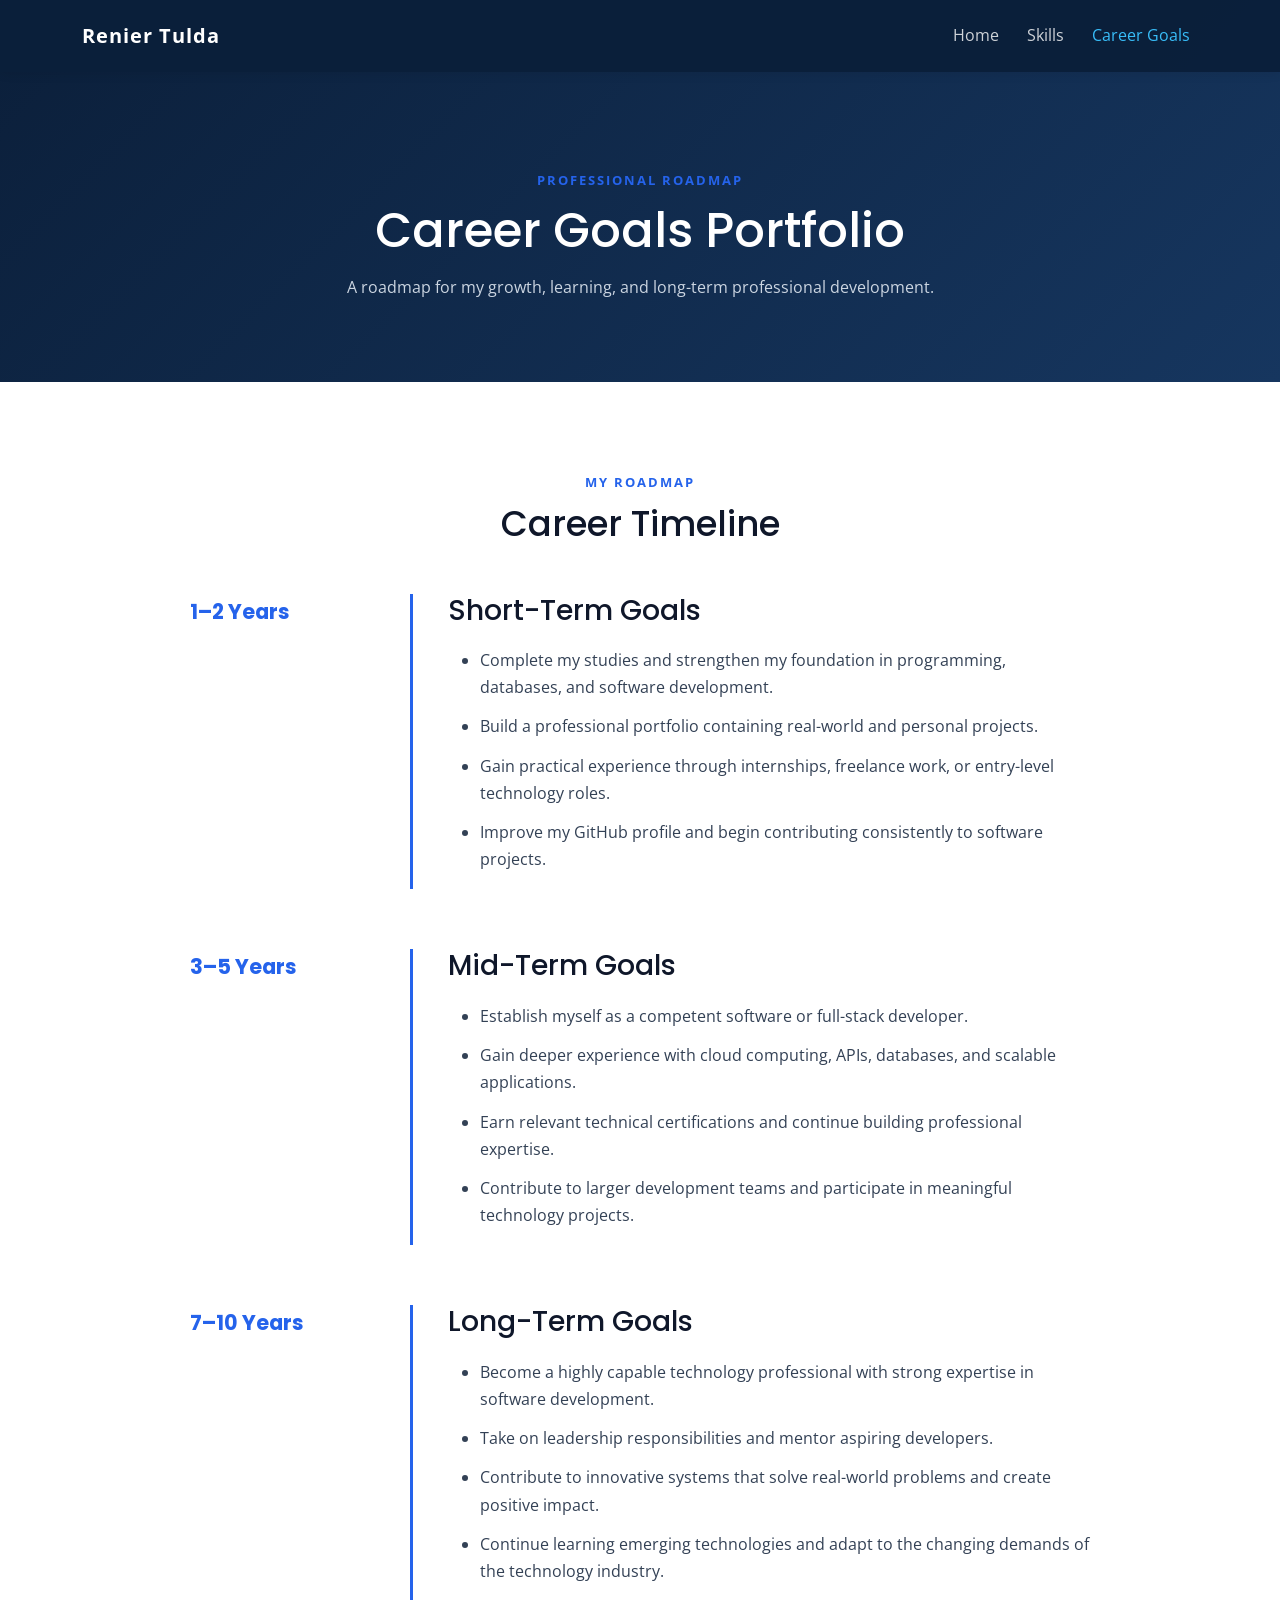
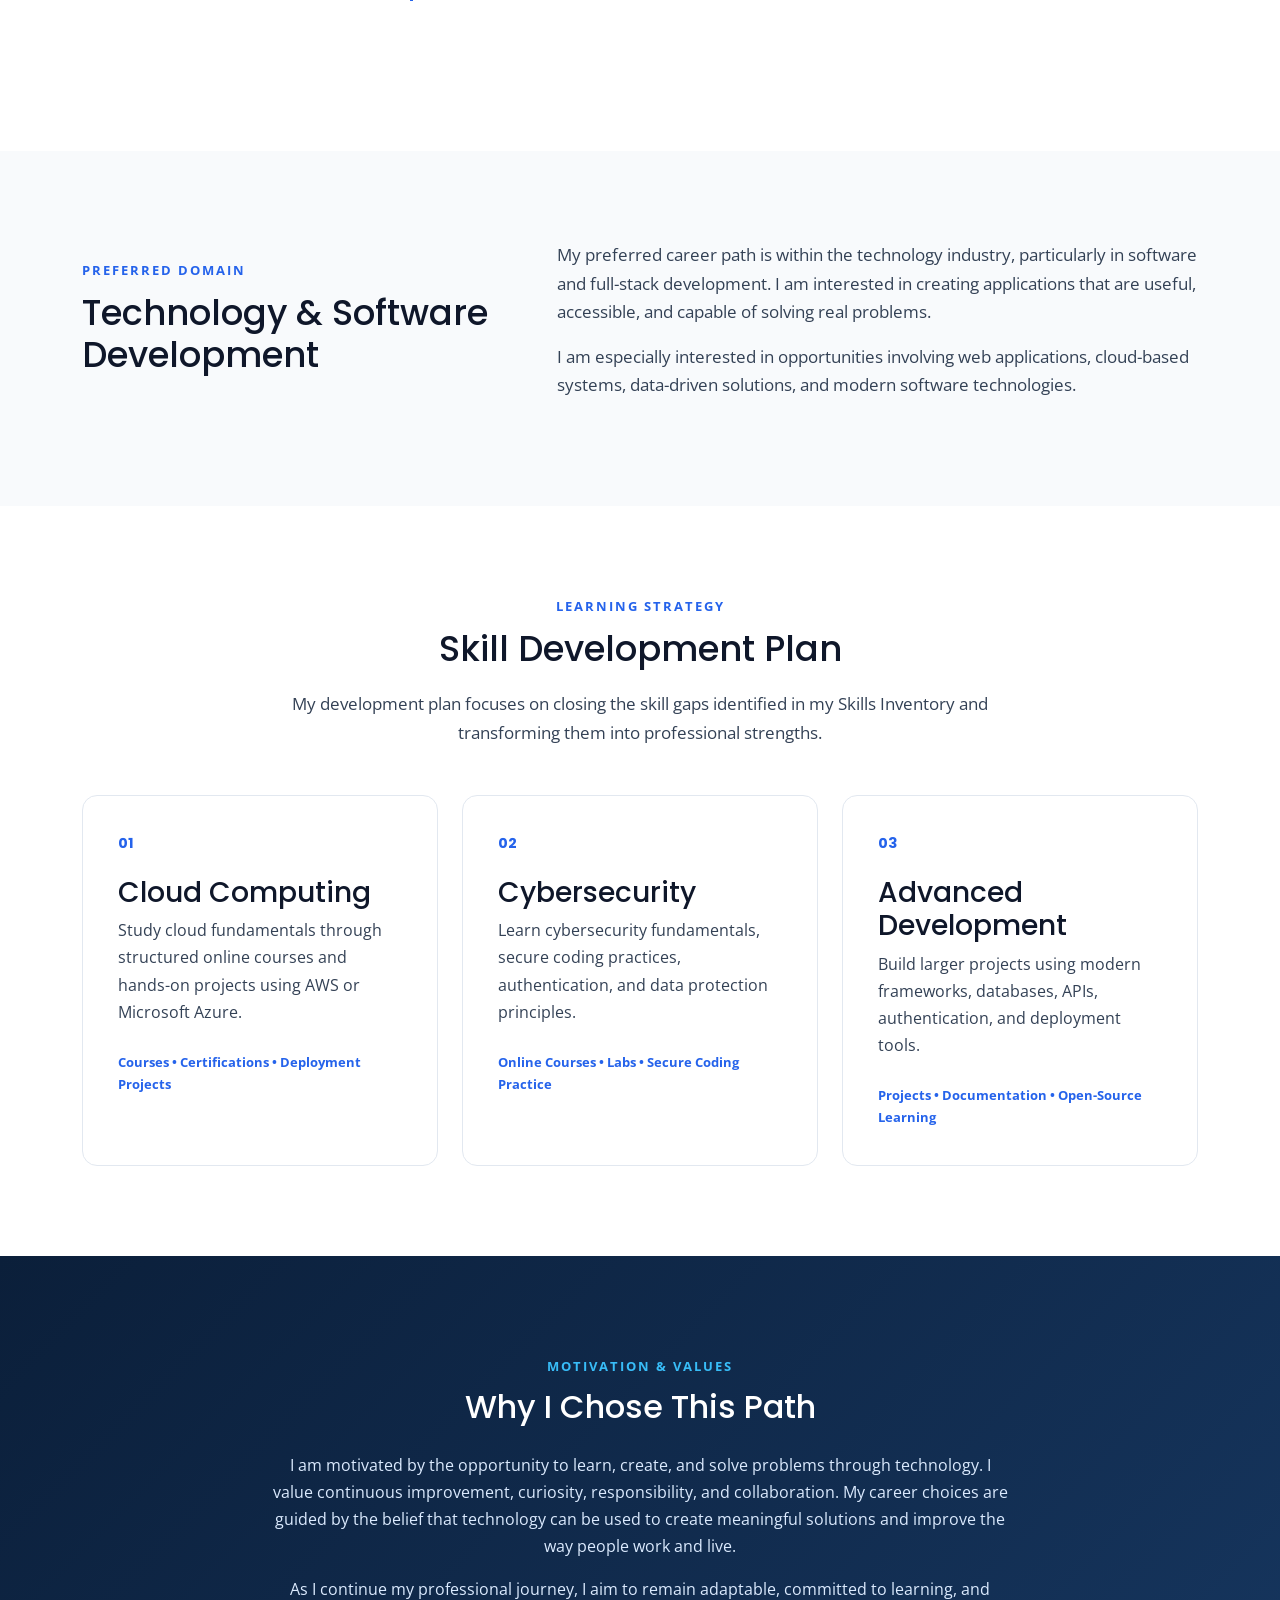
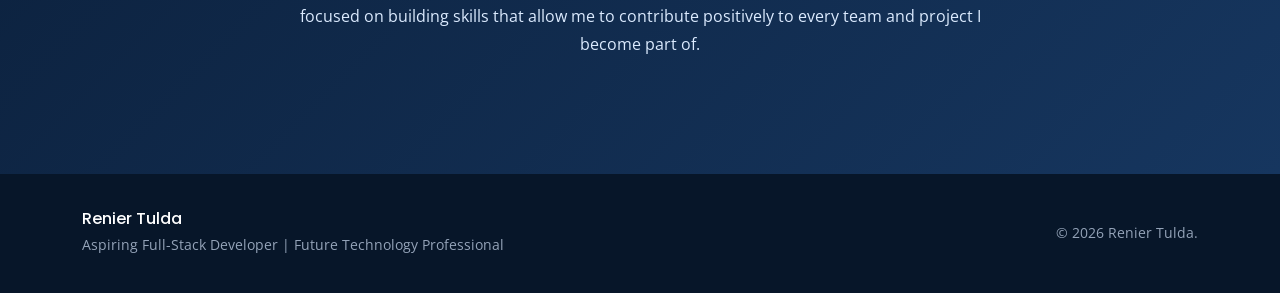
==== career-goals.html @ dddf84f2 "Add files via upload" ====
<!DOCTYPE html>
<html lang="en">
<head>

    <meta charset="UTF-8">
    <meta name="viewport" content="width=device-width, initial-scale=1.0">

    <title>Career Goals | Renier Tulda</title>

    <link rel="preconnect" href="https://fonts.googleapis.com">
    <link rel="preconnect" href="https://fonts.gstatic.com" crossorigin>

    <link href="https://fonts.googleapis.com/css2?family=Open+Sans:wght@400;500;600;700&family=Poppins:wght@500;600;700&display=swap" rel="stylesheet">

    <link
        href="https://cdn.jsdelivr.net/npm/bootstrap@5.3.3/dist/css/bootstrap.min.css"
        rel="stylesheet"
    >

    <link rel="stylesheet" href="style.css">

</head>

<body>

    <!-- Navigation -->
    <nav class="navbar navbar-expand-lg navbar-dark fixed-top">

        <div class="container">

            <a class="navbar-brand fw-bold" href="index.html">
                Renier Tulda
            </a>

            <button
                class="navbar-toggler"
                type="button"
                data-bs-toggle="collapse"
                data-bs-target="#navbarNav"
            >
                <span class="navbar-toggler-icon"></span>
            </button>

            <div class="collapse navbar-collapse" id="navbarNav">

                <ul class="navbar-nav ms-auto">

                    <li class="nav-item">
                        <a class="nav-link" href="index.html">
                            Home
                        </a>
                    </li>

                    <li class="nav-item">
                        <a class="nav-link" href="skills.html">
                            Skills
                        </a>
                    </li>

                    <li class="nav-item">
                        <a class="nav-link active" href="career-goals.html">
                            Career Goals
                        </a>
                    </li>

                </ul>

            </div>

        </div>

    </nav>


    <!-- Page Header -->
    <header class="page-header">

        <div class="container text-center">

            <p class="section-label">
                PROFESSIONAL ROADMAP
            </p>

            <h1>
                Career Goals Portfolio
            </h1>

            <p>
                A roadmap for my growth, learning, and long-term professional development.
            </p>

        </div>

    </header>


    <main>

        <!-- Timeline -->
        <section class="section-padding">

            <div class="container">

                <div class="text-center mb-5">

                    <p class="section-label">
                        MY ROADMAP
                    </p>

                    <h2 class="section-title">
                        Career Timeline
                    </h2>

                </div>


                <div class="career-timeline">


                    <!-- Short Term -->
                    <div class="timeline-item">

                        <div class="timeline-year">
                            1–2 Years
                        </div>

                        <div class="timeline-content">

                            <h3>
                                Short-Term Goals
                            </h3>

                            <ul>

                                <li>
                                    Complete my studies and strengthen my foundation
                                    in programming, databases, and software development.
                                </li>

                                <li>
                                    Build a professional portfolio containing
                                    real-world and personal projects.
                                </li>

                                <li>
                                    Gain practical experience through internships,
                                    freelance work, or entry-level technology roles.
                                </li>

                                <li>
                                    Improve my GitHub profile and begin contributing
                                    consistently to software projects.
                                </li>

                            </ul>

                        </div>

                    </div>


                    <!-- Mid Term -->
                    <div class="timeline-item">

                        <div class="timeline-year">
                            3–5 Years
                        </div>

                        <div class="timeline-content">

                            <h3>
                                Mid-Term Goals
                            </h3>

                            <ul>

                                <li>
                                    Establish myself as a competent software or
                                    full-stack developer.
                                </li>

                                <li>
                                    Gain deeper experience with cloud computing,
                                    APIs, databases, and scalable applications.
                                </li>

                                <li>
                                    Earn relevant technical certifications and
                                    continue building professional expertise.
                                </li>

                                <li>
                                    Contribute to larger development teams and
                                    participate in meaningful technology projects.
                                </li>

                            </ul>

                        </div>

                    </div>


                    <!-- Long Term -->
                    <div class="timeline-item">

                        <div class="timeline-year">
                            7–10 Years
                        </div>

                        <div class="timeline-content">

                            <h3>
                                Long-Term Goals
                            </h3>

                            <ul>

                                <li>
                                    Become a highly capable technology professional
                                    with strong expertise in software development.
                                </li>

                                <li>
                                    Take on leadership responsibilities and mentor
                                    aspiring developers.
                                </li>

                                <li>
                                    Contribute to innovative systems that solve
                                    real-world problems and create positive impact.
                                </li>

                                <li>
                                    Continue learning emerging technologies and adapt
                                    to the changing demands of the technology industry.
                                </li>

                            </ul>

                        </div>

                    </div>

                </div>

            </div>

        </section>


        <!-- Preferred Industry -->
        <section class="section-padding bg-light-section">

            <div class="container">

                <div class="row align-items-center">

                    <div class="col-lg-5">

                        <p class="section-label">
                            PREFERRED DOMAIN
                        </p>

                        <h2 class="section-title">
                            Technology & Software Development
                        </h2>

                    </div>


                    <div class="col-lg-7">

                        <p class="section-description">

                            My preferred career path is within the technology industry,
                            particularly in software and full-stack development. I am
                            interested in creating applications that are useful,
                            accessible, and capable of solving real problems.

                        </p>

                        <p class="section-description">

                            I am especially interested in opportunities involving web
                            applications, cloud-based systems, data-driven solutions,
                            and modern software technologies.

                        </p>

                    </div>

                </div>

            </div>

        </section>


        <!-- Skill Development Plan -->
        <section class="section-padding">

            <div class="container">

                <div class="text-center mb-5">

                    <p class="section-label">
                        LEARNING STRATEGY
                    </p>

                    <h2 class="section-title">
                        Skill Development Plan
                    </h2>

                    <p class="section-description mx-auto">

                        My development plan focuses on closing the skill gaps identified
                        in my Skills Inventory and transforming them into professional strengths.

                    </p>

                </div>


                <div class="row g-4">

                    <div class="col-md-4">

                        <div class="development-card">

                            <div class="development-step">
                                01
                            </div>

                            <h3>
                                Cloud Computing
                            </h3>

                            <p>
                                Study cloud fundamentals through structured online
                                courses and hands-on projects using AWS or Microsoft Azure.
                            </p>

                            <span>
                                Courses • Certifications • Deployment Projects
                            </span>

                        </div>

                    </div>


                    <div class="col-md-4">

                        <div class="development-card">

                            <div class="development-step">
                                02
                            </div>

                            <h3>
                                Cybersecurity
                            </h3>

                            <p>
                                Learn cybersecurity fundamentals, secure coding practices,
                                authentication, and data protection principles.
                            </p>

                            <span>
                                Online Courses • Labs • Secure Coding Practice
                            </span>

                        </div>

                    </div>


                    <div class="col-md-4">

                        <div class="development-card">

                            <div class="development-step">
                                03
                            </div>

                            <h3>
                                Advanced Development
                            </h3>

                            <p>
                                Build larger projects using modern frameworks,
                                databases, APIs, authentication, and deployment tools.
                            </p>

                            <span>
                                Projects • Documentation • Open-Source Learning
                            </span>

                        </div>

                    </div>

                </div>

            </div>

        </section>


        <!-- Motivation -->
        <section class="motivation-section">

            <div class="container">

                <div class="row justify-content-center text-center">

                    <div class="col-lg-8">

                        <p class="section-label light-label">
                            MOTIVATION & VALUES
                        </p>

                        <h2>
                            Why I Chose This Path
                        </h2>

                        <p>
                            I am motivated by the opportunity to learn, create, and
                            solve problems through technology. I value continuous
                            improvement, curiosity, responsibility, and collaboration.
                            My career choices are guided by the belief that technology
                            can be used to create meaningful solutions and improve
                            the way people work and live.
                        </p>

                        <p>
                            As I continue my professional journey, I aim to remain
                            adaptable, committed to learning, and focused on building
                            skills that allow me to contribute positively to every
                            team and project I become part of.
                        </p>

                    </div>

                </div>

            </div>

        </section>

    </main>


    <!-- Footer -->
    <footer class="footer">

        <div class="container">

            <div class="row align-items-center gy-3">

                <div class="col-md-6">

                    <h4>Renier Tulda</h4>

                    <p>
                        Aspiring Full-Stack Developer | Future Technology Professional
                    </p>

                </div>

                <div class="col-md-6 text-md-end">

                    <p class="mb-0">
                        © <span id="year"></span> Renier Tulda.
                    </p>

                </div>

            </div>

        </div>

    </footer>


    <script src="https://cdn.jsdelivr.net/npm/bootstrap@5.3.3/dist/js/bootstrap.bundle.min.js"></script>
    <script src="script.js"></script>

</body>
</html>
---- style.css ----
/* =========================
   ROOT VARIABLES
========================= */

:root {
    --navy: #0b1f3a;
    --navy-light: #16365f;
    --blue: #2563eb;
    --blue-light: #eff6ff;
    --accent: #38bdf8;
    --white: #ffffff;
    --light-bg: #f8fafc;
    --text: #334155;
    --dark-text: #0f172a;
    --border: #e2e8f0;
}


/* =========================
   GLOBAL
========================= */

* {
    margin: 0;
    padding: 0;
    box-sizing: border-box;
}

html {
    scroll-behavior: smooth;
}

body {
    font-family: "Open Sans", sans-serif;
    color: var(--text);
    background-color: var(--white);
    line-height: 1.7;
}

h1,
h2,
h3,
h4 {
    font-family: "Poppins", sans-serif;
    color: var(--dark-text);
}

a {
    text-decoration: none;
}


/* =========================
   NAVIGATION
========================= */

.navbar {
    background-color: rgba(11, 31, 58, 0.97);
    padding: 14px 0;
    box-shadow: 0 2px 10px rgba(0, 0, 0, 0.08);
}

.navbar-brand {
    letter-spacing: 1px;
}

.nav-link {
    color: rgba(255, 255, 255, 0.8) !important;
    margin-left: 12px;
    transition: 0.3s;
}

.nav-link:hover,
.nav-link.active {
    color: var(--accent) !important;
}


/* =========================
   HERO
========================= */

.hero-section {
    background:
        linear-gradient(
            135deg,
            var(--navy) 0%,
            var(--navy-light) 100%
        );
    color: var(--white);
}

.hero-section h1 {
    color: var(--white);
    line-height: 1.2;
}

.hero-section h1 span {
    color: var(--accent);
}

.hero-tagline {
    color: #cbd5e1;
    font-size: 1.4rem;
    margin: 20px 0;
}

.hero-text {
    color: #dbeafe;
    max-width: 700px;
    font-size: 1.05rem;
}


/* =========================
   BUTTONS
========================= */

.hero-buttons {
    display: flex;
    flex-wrap: wrap;
    gap: 15px;
    margin-top: 30px;
}

.btn-primary-custom {
    background-color: var(--blue);
    color: var(--white);
    padding: 12px 24px;
    border-radius: 8px;
    font-weight: 600;
    transition: 0.3s;
}

.btn-primary-custom:hover {
    background-color: #1d4ed8;
    color: var(--white);
    transform: translateY(-2px);
}

.btn-outline-custom {
    border: 1px solid var(--accent);
    color: var(--accent);
    padding: 12px 24px;
    border-radius: 8px;
    font-weight: 600;
    transition: 0.3s;
}

.btn-outline-custom:hover {
    background-color: var(--accent);
    color: var(--navy);
}


/* =========================
   PROFILE CARD
========================= */

.profile-card {
    background-color: var(--white);
    color: var(--text);
    padding: 40px;
    border-radius: 18px;
    box-shadow: 0 20px 50px rgba(0, 0, 0, 0.2);
}

.profile-card h3 {
    text-align: center;
    margin-top: 15px;
}

.profile-role {
    text-align: center;
    color: var(--blue);
    font-weight: 600;
}

.profile-icon {
    width: 80px;
    height: 80px;
    margin: auto;

    display: flex;
    align-items: center;
    justify-content: center;

    background-color: var(--blue-light);
    color: var(--blue);

    border-radius: 50%;

    font-family: "Poppins", sans-serif;
    font-size: 1.7rem;
    font-weight: bold;
}

.contact-item {
    margin: 15px 0;
}

.contact-item strong {
    display: block;
    color: var(--dark-text);
}

.contact-item a {
    color: var(--blue);
    word-break: break-word;
}


/* =========================
   GENERAL SECTIONS
========================= */

.section-padding {
    padding: 90px 0;
}

.bg-light-section {
    background-color: var(--light-bg);
}

.section-label {
    color: var(--blue);
    font-size: 0.8rem;
    font-weight: 700;
    letter-spacing: 2px;
    margin-bottom: 10px;
}

.section-title {
    font-size: 2.2rem;
    margin-bottom: 20px;
}

.section-description {
    max-width: 750px;
    font-size: 1.05rem;
}


/* =========================
   HOME HIGHLIGHTS
========================= */

.highlight-card {
    height: 100%;
    padding: 35px;
    border: 1px solid var(--border);
    border-radius: 14px;
    background-color: var(--white);
    transition: 0.3s;
}

.highlight-card:hover {
    transform: translateY(-6px);
    box-shadow: 0 15px 35px rgba(15, 23, 42, 0.08);
}

.highlight-number {
    color: var(--blue);
    font-family: "Poppins", sans-serif;
    font-weight: 700;
    font-size: 1.2rem;
    margin-bottom: 20px;
}


/* =========================
   PAGE HEADER
========================= */

.page-header {
    padding: 170px 0 80px;
    background:
        linear-gradient(
            135deg,
            var(--navy) 0%,
            var(--navy-light) 100%
        );
}

.page-header h1 {
    color: var(--white);
    font-size: 3rem;
}

.page-header p:not(.section-label) {
    color: #cbd5e1;
    max-width: 700px;
    margin: 15px auto 0;
}


/* =========================
   SKILLS
========================= */

.skill-category {
    margin-bottom: 90px;
}

.category-heading {
    display: flex;
    gap: 20px;
    align-items: flex-start;
    margin-bottom: 35px;
}

.category-heading h2 {
    margin-bottom: 5px;
}

.category-number {
    min-width: 50px;
    height: 50px;

    display: flex;
    align-items: center;
    justify-content: center;

    background-color: var(--blue-light);
    color: var(--blue);

    border-radius: 10px;

    font-family: "Poppins", sans-serif;
    font-weight: 700;
}

.skill-card {
    height: 100%;
    padding: 28px;

    background-color: var(--white);

    border: 1px solid var(--border);
    border-radius: 14px;

    transition: 0.3s;
}

.skill-card:hover {
    transform: translateY(-5px);
    box-shadow: 0 12px 30px rgba(15, 23, 42, 0.08);
}

.skill-card-header {
    display: flex;
    justify-content: space-between;
    align-items: flex-start;
    gap: 15px;
    margin-bottom: 15px;
}

.skill-card h3 {
    font-size: 1.2rem;
    margin-bottom: 0;
}

.rating {
    padding: 5px 10px;
    border-radius: 20px;

    font-size: 0.7rem;
    font-weight: 700;

    white-space: nowrap;
}

.novice {
    background-color: #f1f5f9;
    color: #475569;
}

.beginner {
    background-color: #fef3c7;
    color: #92400e;
}

.intermediate {
    background-color: #dbeafe;
    color: #1d4ed8;
}

.proficient {
    background-color: #dcfce7;
    color: #166534;
}

.expert {
    background-color: #ede9fe;
    color: #6d28d9;
}


/* =========================
   SKILL GAPS
========================= */

.skill-gaps {
    padding: 50px;
    background-color: var(--navy);
    border-radius: 20px;
    color: #dbeafe;
}

.skill-gaps h2 {
    color: var(--white);
}

.gap-card {
    height: 100%;
    padding: 25px;

    background-color: rgba(255, 255, 255, 0.08);

    border: 1px solid rgba(255, 255, 255, 0.1);
    border-radius: 12px;
}

.gap-card h3 {
    color: var(--accent);
    font-size: 1.1rem;
}

.gap-card p {
    margin-bottom: 0;
}


/* =========================
   CAREER TIMELINE
========================= */

.career-timeline {
    max-width: 900px;
    margin: auto;
}

.timeline-item {
    display: grid;
    grid-template-columns: 180px 1fr;
    gap: 40px;

    padding-bottom: 60px;
}

.timeline-year {
    color: var(--blue);
    font-family: "Poppins", sans-serif;
    font-size: 1.3rem;
    font-weight: 700;
}

.timeline-content {
    padding-left: 35px;
    border-left: 3px solid var(--blue);
}

.timeline-content h3 {
    margin-bottom: 20px;
}

.timeline-content li {
    margin-bottom: 12px;
}


/* =========================
   DEVELOPMENT PLAN
========================= */

.development-card {
    height: 100%;

    padding: 35px;

    border: 1px solid var(--border);
    border-radius: 15px;

    background-color: var(--white);
}

.development-step {
    color: var(--blue);

    font-family: "Poppins", sans-serif;
    font-weight: 700;
    font-size: 0.9rem;

    margin-bottom: 20px;
}

.development-card span {
    display: inline-block;

    color: var(--blue);
    font-size: 0.8rem;
    font-weight: 700;

    margin-top: 10px;
}


/* =========================
   MOTIVATION
========================= */

.motivation-section {
    padding: 100px 0;

    background:
        linear-gradient(
            135deg,
            var(--navy),
            var(--navy-light)
        );

    color: #dbeafe;
}

.motivation-section h2 {
    color: var(--white);
    margin-bottom: 25px;
}

.light-label {
    color: var(--accent);
}


/* =========================
   FOOTER
========================= */

.footer {
    padding: 35px 0;

    background-color: #071629;
    color: #94a3b8;
}

.footer h4 {
    color: var(--white);
    font-size: 1rem;
    margin-bottom: 5px;
}

.footer p {
    margin-bottom: 0;
    font-size: 0.9rem;
}


/* =========================
   RESPONSIVE DESIGN
========================= */

@media (max-width: 991px) {

    .navbar-collapse {
        padding-top: 15px;
    }

    .nav-link {
        margin-left: 0;
    }

    .hero-section {
        padding-top: 40px;
    }

    .timeline-item {
        grid-template-columns: 1fr;
        gap: 15px;
    }

    .timeline-content {
        padding-left: 25px;
    }

}


@media (max-width: 768px) {

    .section-padding {
        padding: 65px 0;
    }

    .page-header {
        padding: 140px 0 65px;
    }

    .page-header h1 {
        font-size: 2.3rem;
    }

    .hero-section h1 {
        font-size: 2.6rem;
    }

    .hero-tagline {
        font-size: 1.15rem;
    }

    .profile-card {
        padding: 30px;
    }

    .section-title {
        font-size: 1.8rem;
    }

    .category-heading {
        gap: 15px;
    }

    .skill-gaps {
        padding: 30px 20px;
    }

    .footer {
        text-align: center;
    }

    .footer .text-md-end {
        text-align: center !important;
    }

}


@media (max-width: 480px) {

    .hero-buttons {
        flex-direction: column;
    }

    .hero-buttons a {
        text-align: center;
    }

    .page-header h1 {
        font-size: 2rem;
    }

    .skill-card-header {
        flex-direction: column;
    }

}
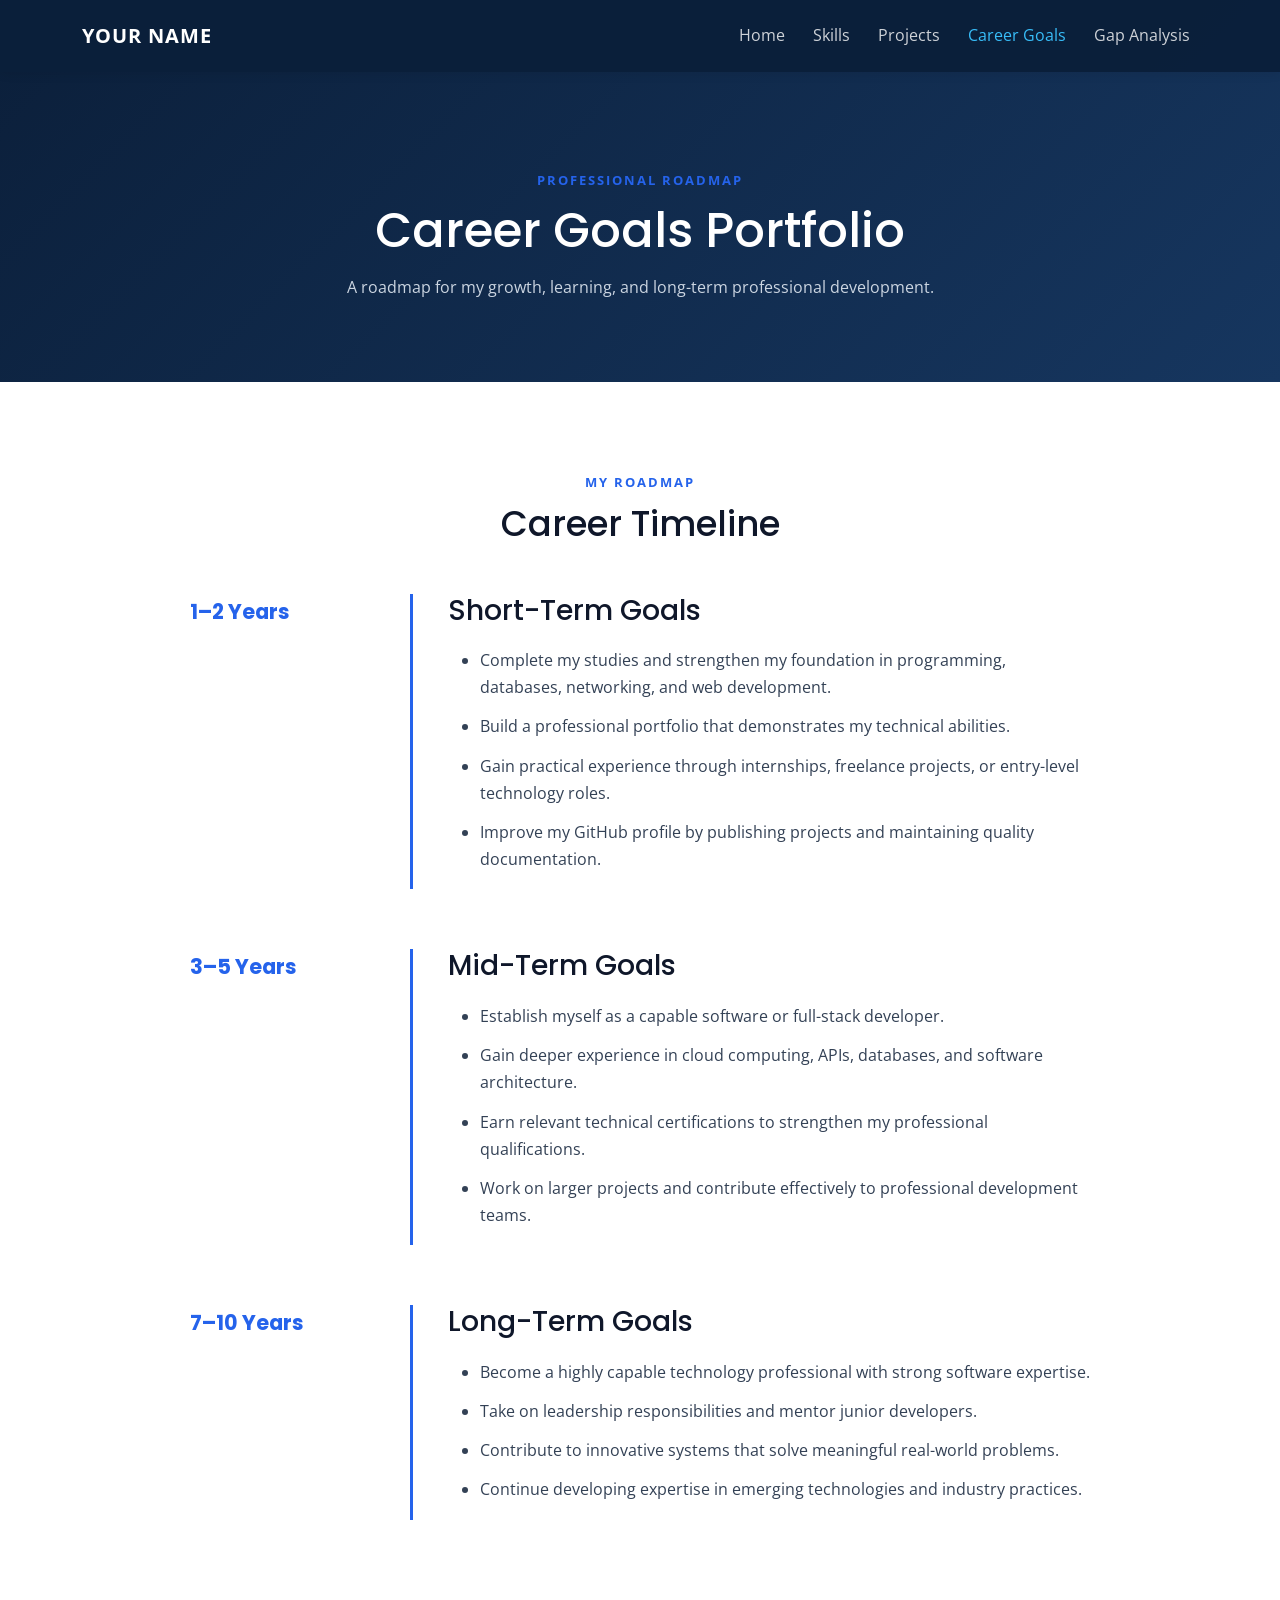
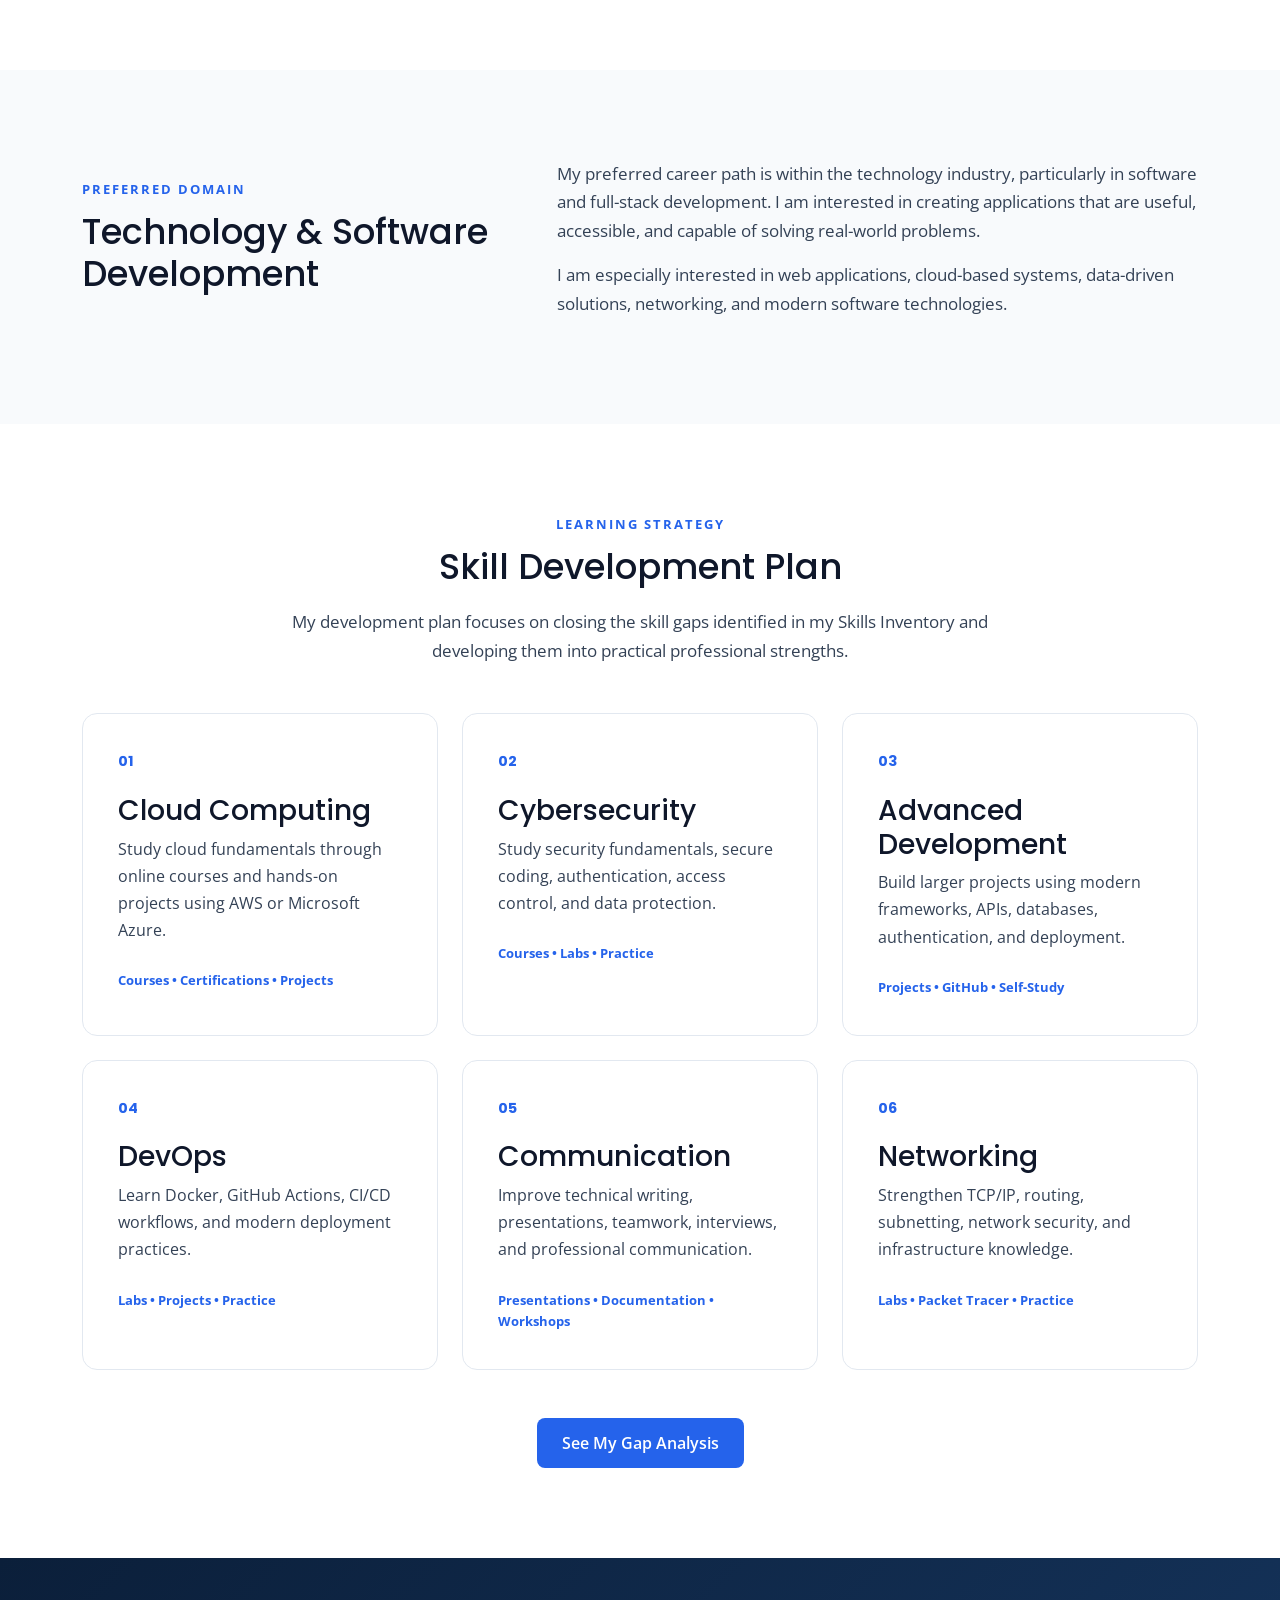
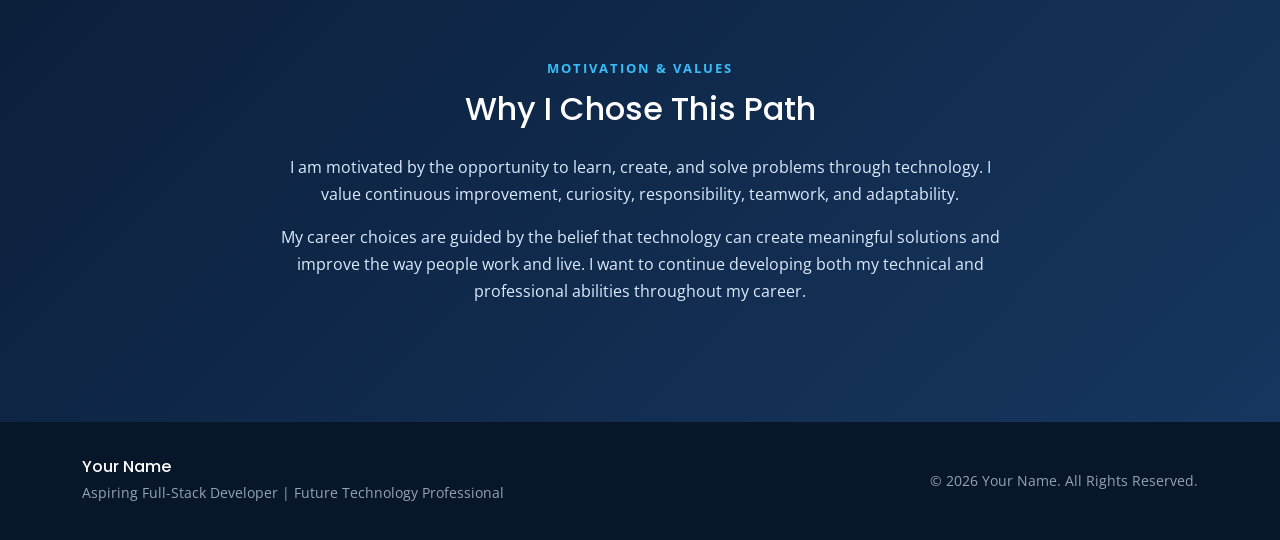
==== commit 52e52d37: "Update career-goals.html" ====
--- a/career-goals.html
+++ b/career-goals.html
@@ -5,31 +5,39 @@
     <meta charset="UTF-8">
     <meta name="viewport" content="width=device-width, initial-scale=1.0">
 
-    <title>Career Goals | Renier Tulda</title>
-
+    <title>Career Goals | Your Name</title>
+
+    <!-- Google Fonts -->
     <link rel="preconnect" href="https://fonts.googleapis.com">
     <link rel="preconnect" href="https://fonts.gstatic.com" crossorigin>
 
-    <link href="https://fonts.googleapis.com/css2?family=Open+Sans:wght@400;500;600;700&family=Poppins:wght@500;600;700&display=swap" rel="stylesheet">
-
+    <link
+        href="https://fonts.googleapis.com/css2?family=Open+Sans:wght@400;500;600;700&family=Poppins:wght@500;600;700&display=swap"
+        rel="stylesheet"
+    >
+
+    <!-- Bootstrap -->
     <link
         href="https://cdn.jsdelivr.net/npm/bootstrap@5.3.3/dist/css/bootstrap.min.css"
         rel="stylesheet"
     >
 
+    <!-- Custom CSS -->
     <link rel="stylesheet" href="style.css">
 
 </head>
 
 <body>
 
-    <!-- Navigation -->
+    <!-- =========================
+         NAVIGATION
+    ========================== -->
     <nav class="navbar navbar-expand-lg navbar-dark fixed-top">
 
         <div class="container">
 
             <a class="navbar-brand fw-bold" href="index.html">
-                Renier Tulda
+                YOUR NAME
             </a>
 
             <button
@@ -37,6 +45,9 @@
                 type="button"
                 data-bs-toggle="collapse"
                 data-bs-target="#navbarNav"
+                aria-controls="navbarNav"
+                aria-expanded="false"
+                aria-label="Toggle navigation"
             >
                 <span class="navbar-toggler-icon"></span>
             </button>
@@ -58,11 +69,23 @@
                     </li>
 
                     <li class="nav-item">
+                        <a class="nav-link" href="projects.html">
+                            Projects
+                        </a>
+                    </li>
+
+                    <li class="nav-item">
                         <a class="nav-link active" href="career-goals.html">
                             Career Goals
                         </a>
                     </li>
 
+                    <li class="nav-item">
+                        <a class="nav-link" href="gap-analysis.html">
+                            Gap Analysis
+                        </a>
+                    </li>
+
                 </ul>
 
             </div>
@@ -72,7 +95,9 @@
     </nav>
 
 
-    <!-- Page Header -->
+    <!-- =========================
+         PAGE HEADER
+    ========================== -->
     <header class="page-header">
 
         <div class="container text-center">
@@ -86,7 +111,8 @@
             </h1>
 
             <p>
-                A roadmap for my growth, learning, and long-term professional development.
+                A roadmap for my growth, learning, and long-term
+                professional development.
             </p>
 
         </div>
@@ -96,7 +122,10 @@
 
     <main>
 
-        <!-- Timeline -->
+
+        <!-- =========================
+             CAREER TIMELINE
+        ========================== -->
         <section class="section-padding">
 
             <div class="container">
@@ -117,7 +146,7 @@
                 <div class="career-timeline">
 
 
-                    <!-- Short Term -->
+                    <!-- SHORT TERM -->
                     <div class="timeline-item">
 
                         <div class="timeline-year">
@@ -133,23 +162,25 @@
                             <ul>
 
                                 <li>
-                                    Complete my studies and strengthen my foundation
-                                    in programming, databases, and software development.
-                                </li>
-
-                                <li>
-                                    Build a professional portfolio containing
-                                    real-world and personal projects.
-                                </li>
-
-                                <li>
-                                    Gain practical experience through internships,
-                                    freelance work, or entry-level technology roles.
-                                </li>
-
-                                <li>
-                                    Improve my GitHub profile and begin contributing
-                                    consistently to software projects.
+                                    Complete my studies and strengthen
+                                    my foundation in programming,
+                                    databases, networking, and web development.
+                                </li>
+
+                                <li>
+                                    Build a professional portfolio that
+                                    demonstrates my technical abilities.
+                                </li>
+
+                                <li>
+                                    Gain practical experience through
+                                    internships, freelance projects,
+                                    or entry-level technology roles.
+                                </li>
+
+                                <li>
+                                    Improve my GitHub profile by publishing
+                                    projects and maintaining quality documentation.
                                 </li>
 
                             </ul>
@@ -159,7 +190,7 @@
                     </div>
 
 
-                    <!-- Mid Term -->
+                    <!-- MID TERM -->
                     <div class="timeline-item">
 
                         <div class="timeline-year">
@@ -175,23 +206,23 @@
                             <ul>
 
                                 <li>
-                                    Establish myself as a competent software or
-                                    full-stack developer.
-                                </li>
-
-                                <li>
-                                    Gain deeper experience with cloud computing,
-                                    APIs, databases, and scalable applications.
-                                </li>
-
-                                <li>
-                                    Earn relevant technical certifications and
-                                    continue building professional expertise.
-                                </li>
-
-                                <li>
-                                    Contribute to larger development teams and
-                                    participate in meaningful technology projects.
+                                    Establish myself as a capable software
+                                    or full-stack developer.
+                                </li>
+
+                                <li>
+                                    Gain deeper experience in cloud computing,
+                                    APIs, databases, and software architecture.
+                                </li>
+
+                                <li>
+                                    Earn relevant technical certifications
+                                    to strengthen my professional qualifications.
+                                </li>
+
+                                <li>
+                                    Work on larger projects and contribute
+                                    effectively to professional development teams.
                                 </li>
 
                             </ul>
@@ -201,7 +232,7 @@
                     </div>
 
 
-                    <!-- Long Term -->
+                    <!-- LONG TERM -->
                     <div class="timeline-item">
 
                         <div class="timeline-year">
@@ -217,23 +248,23 @@
                             <ul>
 
                                 <li>
-                                    Become a highly capable technology professional
-                                    with strong expertise in software development.
-                                </li>
-
-                                <li>
-                                    Take on leadership responsibilities and mentor
-                                    aspiring developers.
-                                </li>
-
-                                <li>
-                                    Contribute to innovative systems that solve
-                                    real-world problems and create positive impact.
-                                </li>
-
-                                <li>
-                                    Continue learning emerging technologies and adapt
-                                    to the changing demands of the technology industry.
+                                    Become a highly capable technology
+                                    professional with strong software expertise.
+                                </li>
+
+                                <li>
+                                    Take on leadership responsibilities
+                                    and mentor junior developers.
+                                </li>
+
+                                <li>
+                                    Contribute to innovative systems
+                                    that solve meaningful real-world problems.
+                                </li>
+
+                                <li>
+                                    Continue developing expertise in emerging
+                                    technologies and industry practices.
                                 </li>
 
                             </ul>
@@ -249,7 +280,9 @@
         </section>
 
 
-        <!-- Preferred Industry -->
+        <!-- =========================
+             PREFERRED INDUSTRY
+        ========================== -->
         <section class="section-padding bg-light-section">
 
             <div class="container">
@@ -273,18 +306,19 @@
 
                         <p class="section-description">
 
-                            My preferred career path is within the technology industry,
-                            particularly in software and full-stack development. I am
-                            interested in creating applications that are useful,
-                            accessible, and capable of solving real problems.
+                            My preferred career path is within the technology
+                            industry, particularly in software and full-stack
+                            development. I am interested in creating applications
+                            that are useful, accessible, and capable of solving
+                            real-world problems.
 
                         </p>
 
                         <p class="section-description">
 
-                            I am especially interested in opportunities involving web
-                            applications, cloud-based systems, data-driven solutions,
-                            and modern software technologies.
+                            I am especially interested in web applications,
+                            cloud-based systems, data-driven solutions,
+                            networking, and modern software technologies.
 
                         </p>
 
@@ -297,7 +331,9 @@
         </section>
 
 
-        <!-- Skill Development Plan -->
+        <!-- =========================
+             DEVELOPMENT PLAN
+        ========================== -->
         <section class="section-padding">
 
             <div class="container">
@@ -314,8 +350,9 @@
 
                     <p class="section-description mx-auto">
 
-                        My development plan focuses on closing the skill gaps identified
-                        in my Skills Inventory and transforming them into professional strengths.
+                        My development plan focuses on closing the skill gaps
+                        identified in my Skills Inventory and developing them
+                        into practical professional strengths.
 
                     </p>
 
@@ -324,6 +361,7 @@
 
                 <div class="row g-4">
 
+                    <!-- CLOUD -->
                     <div class="col-md-4">
 
                         <div class="development-card">
@@ -337,12 +375,12 @@
                             </h3>
 
                             <p>
-                                Study cloud fundamentals through structured online
-                                courses and hands-on projects using AWS or Microsoft Azure.
+                                Study cloud fundamentals through online courses
+                                and hands-on projects using AWS or Microsoft Azure.
                             </p>
 
                             <span>
-                                Courses • Certifications • Deployment Projects
+                                Courses • Certifications • Projects
                             </span>
 
                         </div>
@@ -350,6 +388,7 @@
                     </div>
 
 
+                    <!-- SECURITY -->
                     <div class="col-md-4">
 
                         <div class="development-card">
@@ -363,12 +402,12 @@
                             </h3>
 
                             <p>
-                                Learn cybersecurity fundamentals, secure coding practices,
-                                authentication, and data protection principles.
+                                Study security fundamentals, secure coding,
+                                authentication, access control, and data protection.
                             </p>
 
                             <span>
-                                Online Courses • Labs • Secure Coding Practice
+                                Courses • Labs • Practice
                             </span>
 
                         </div>
@@ -376,6 +415,7 @@
                     </div>
 
 
+                    <!-- DEVELOPMENT -->
                     <div class="col-md-4">
 
                         <div class="development-card">
@@ -390,17 +430,107 @@
 
                             <p>
                                 Build larger projects using modern frameworks,
-                                databases, APIs, authentication, and deployment tools.
+                                APIs, databases, authentication, and deployment.
                             </p>
 
                             <span>
-                                Projects • Documentation • Open-Source Learning
+                                Projects • GitHub • Self-Study
                             </span>
 
                         </div>
 
                     </div>
 
+
+                    <!-- DEVOPS -->
+                    <div class="col-md-4">
+
+                        <div class="development-card">
+
+                            <div class="development-step">
+                                04
+                            </div>
+
+                            <h3>
+                                DevOps
+                            </h3>
+
+                            <p>
+                                Learn Docker, GitHub Actions, CI/CD workflows,
+                                and modern deployment practices.
+                            </p>
+
+                            <span>
+                                Labs • Projects • Practice
+                            </span>
+
+                        </div>
+
+                    </div>
+
+
+                    <!-- COMMUNICATION -->
+                    <div class="col-md-4">
+
+                        <div class="development-card">
+
+                            <div class="development-step">
+                                05
+                            </div>
+
+                            <h3>
+                                Communication
+                            </h3>
+
+                            <p>
+                                Improve technical writing, presentations,
+                                teamwork, interviews, and professional communication.
+                            </p>
+
+                            <span>
+                                Presentations • Documentation • Workshops
+                            </span>
+
+                        </div>
+
+                    </div>
+
+
+                    <!-- NETWORKING -->
+                    <div class="col-md-4">
+
+                        <div class="development-card">
+
+                            <div class="development-step">
+                                06
+                            </div>
+
+                            <h3>
+                                Networking
+                            </h3>
+
+                            <p>
+                                Strengthen TCP/IP, routing, subnetting,
+                                network security, and infrastructure knowledge.
+                            </p>
+
+                            <span>
+                                Labs • Packet Tracer • Practice
+                            </span>
+
+                        </div>
+
+                    </div>
+
+                </div>
+
+
+                <div class="text-center mt-5">
+
+                    <a href="gap-analysis.html" class="btn btn-primary-custom">
+                        See My Gap Analysis
+                    </a>
+
                 </div>
 
             </div>
@@ -408,7 +538,9 @@
         </section>
 
 
-        <!-- Motivation -->
+        <!-- =========================
+             MOTIVATION
+        ========================== -->
         <section class="motivation-section">
 
             <div class="container">
@@ -426,19 +558,18 @@
                         </h2>
 
                         <p>
-                            I am motivated by the opportunity to learn, create, and
-                            solve problems through technology. I value continuous
-                            improvement, curiosity, responsibility, and collaboration.
-                            My career choices are guided by the belief that technology
-                            can be used to create meaningful solutions and improve
-                            the way people work and live.
+                            I am motivated by the opportunity to learn, create,
+                            and solve problems through technology. I value
+                            continuous improvement, curiosity, responsibility,
+                            teamwork, and adaptability.
                         </p>
 
                         <p>
-                            As I continue my professional journey, I aim to remain
-                            adaptable, committed to learning, and focused on building
-                            skills that allow me to contribute positively to every
-                            team and project I become part of.
+                            My career choices are guided by the belief that
+                            technology can create meaningful solutions and
+                            improve the way people work and live. I want to
+                            continue developing both my technical and
+                            professional abilities throughout my career.
                         </p>
 
                     </div>
@@ -452,7 +583,9 @@
     </main>
 
 
-    <!-- Footer -->
+    <!-- =========================
+         FOOTER
+    ========================== -->
     <footer class="footer">
 
         <div class="container">
@@ -461,10 +594,13 @@
 
                 <div class="col-md-6">
 
-                    <h4>Renier Tulda</h4>
+                    <h4>
+                        Your Name
+                    </h4>
 
                     <p>
-                        Aspiring Full-Stack Developer | Future Technology Professional
+                        Aspiring Full-Stack Developer |
+                        Future Technology Professional
                     </p>
 
                 </div>
@@ -472,7 +608,8 @@
                 <div class="col-md-6 text-md-end">
 
                     <p class="mb-0">
-                        © <span id="year"></span> Renier Tulda.
+                        © <span id="year"></span>
+                        Your Name. All Rights Reserved.
                     </p>
 
                 </div>
@@ -484,8 +621,12 @@
     </footer>
 
 
-    <script src="https://cdn.jsdelivr.net/npm/bootstrap@5.3.3/dist/js/bootstrap.bundle.min.js"></script>
+    <!-- Bootstrap JS -->
+    <script
+        src="https://cdn.jsdelivr.net/npm/bootstrap@5.3.3/dist/js/bootstrap.bundle.min.js">
+    </script>
+
     <script src="script.js"></script>
 
 </body>
-</html>+</html>
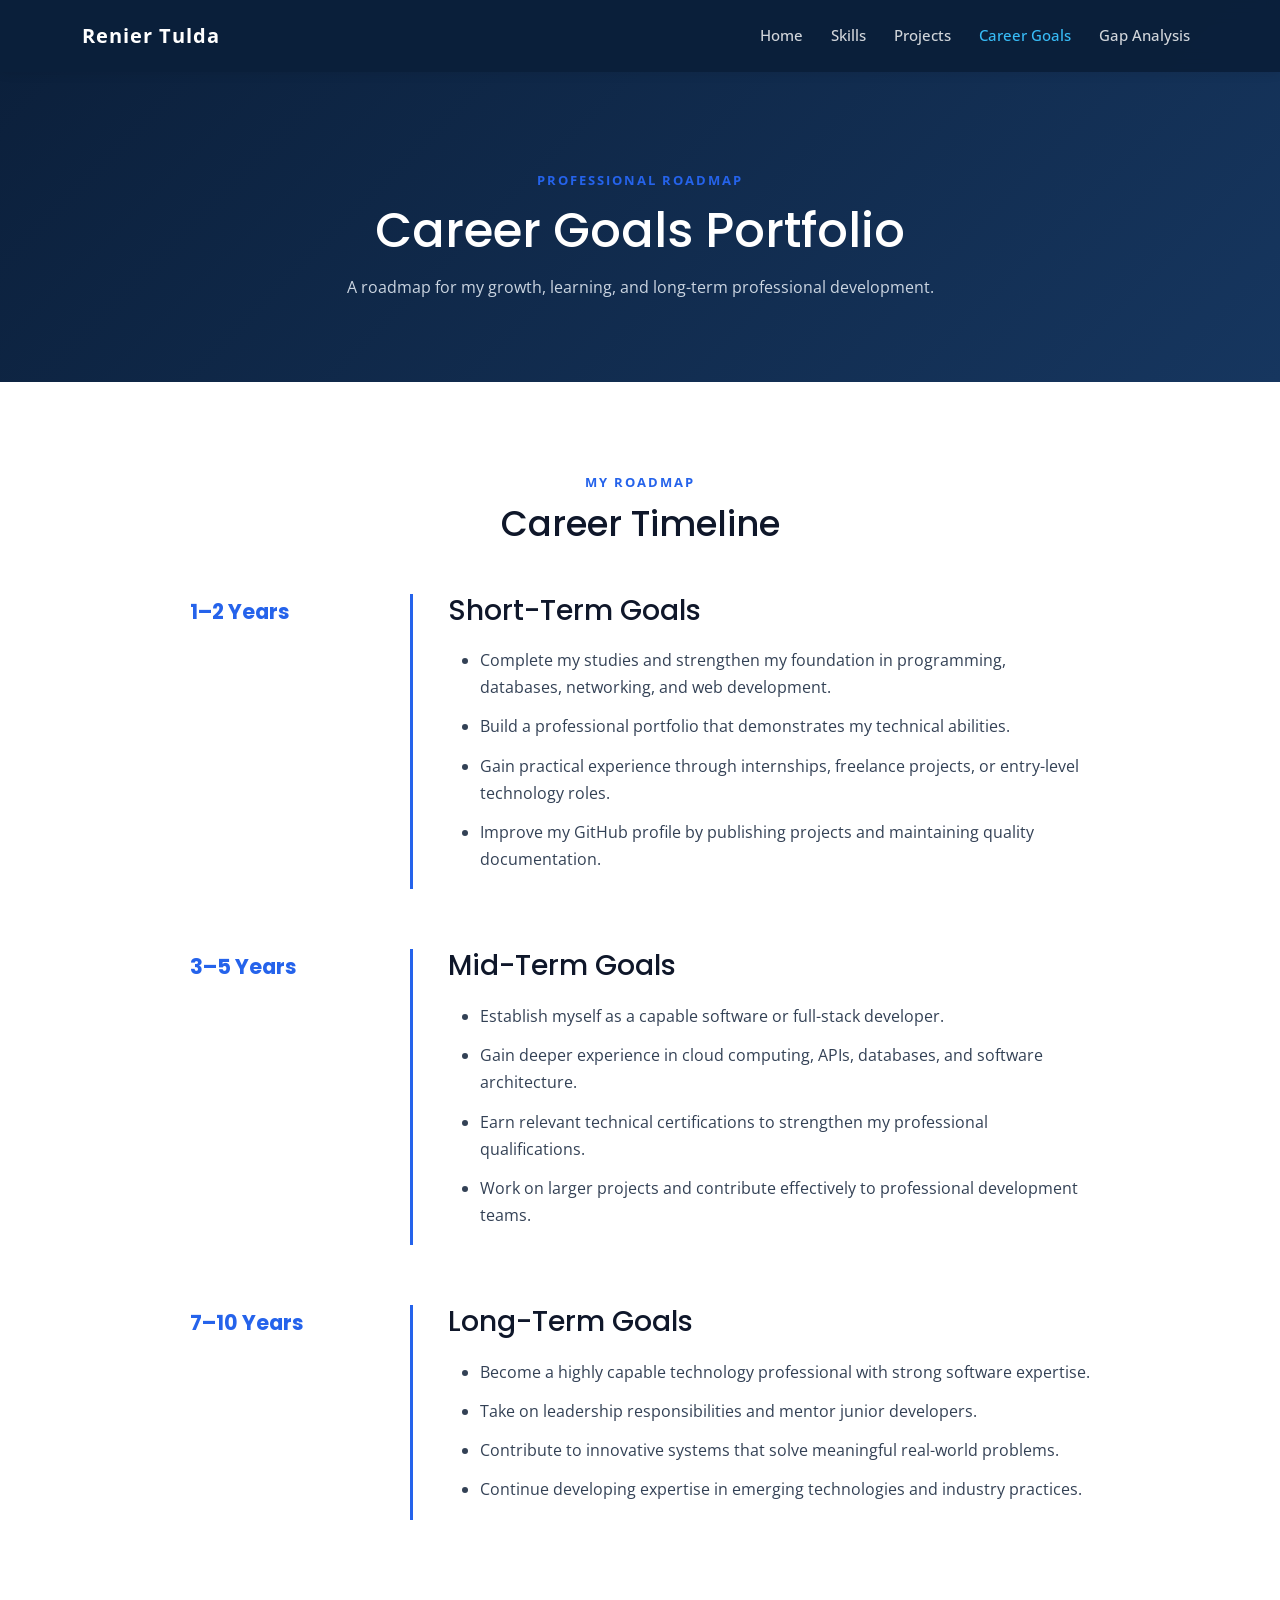
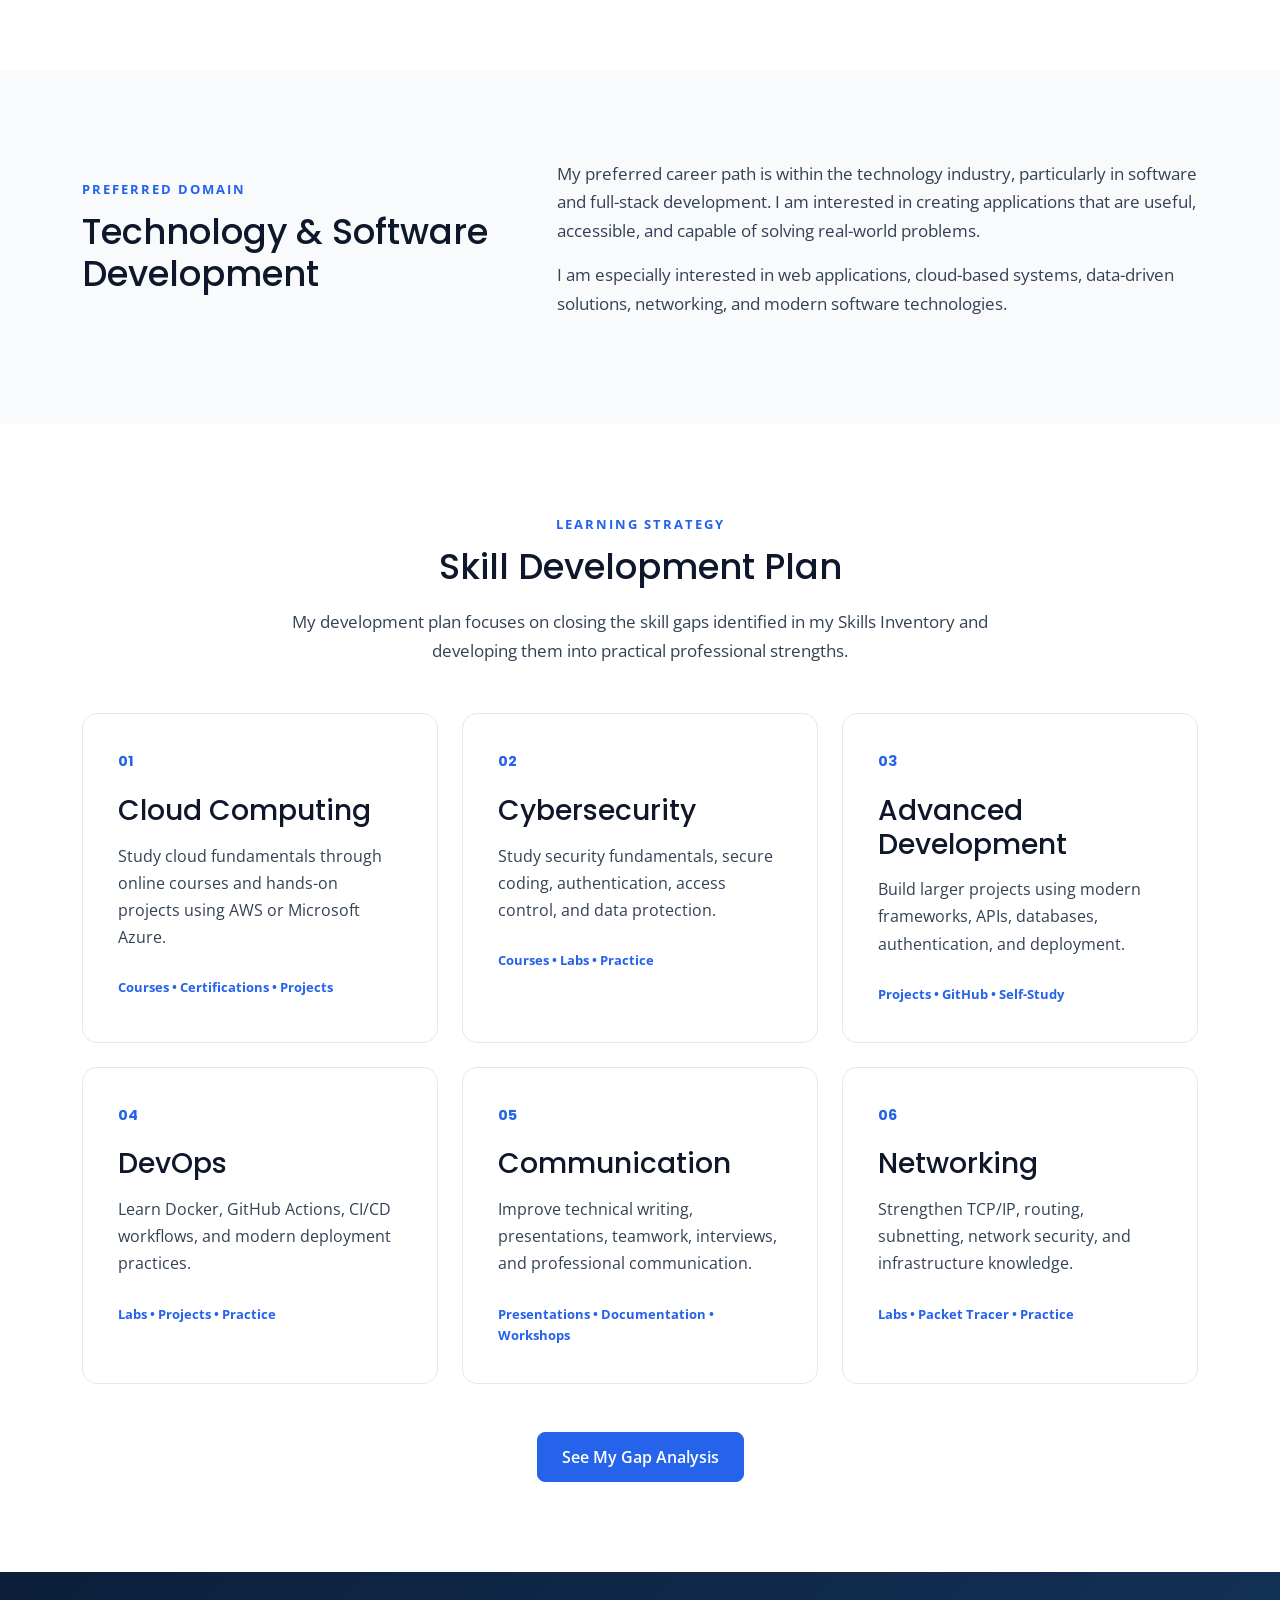
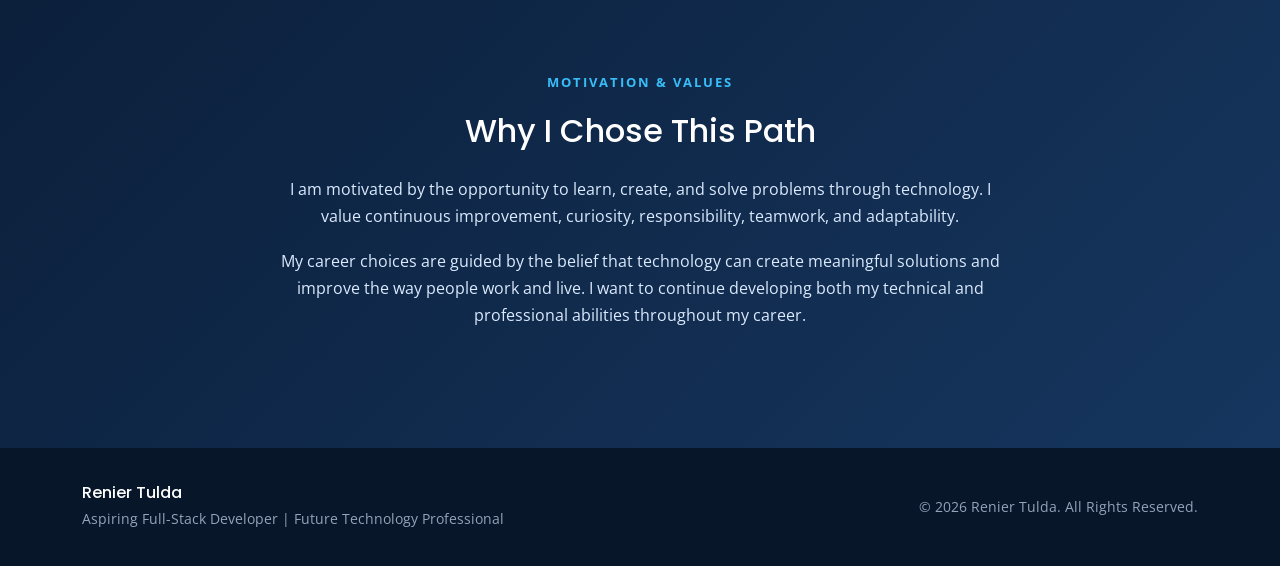
==== commit 6d5c1273: "Update career-goals.html" ====
--- a/career-goals.html
+++ b/career-goals.html
@@ -5,7 +5,7 @@
     <meta charset="UTF-8">
     <meta name="viewport" content="width=device-width, initial-scale=1.0">
 
-    <title>Career Goals | Your Name</title>
+    <title>Career Goals | Renier Tulda</title>
 
     <!-- Google Fonts -->
     <link rel="preconnect" href="https://fonts.googleapis.com">
@@ -37,7 +37,7 @@
         <div class="container">
 
             <a class="navbar-brand fw-bold" href="index.html">
-                YOUR NAME
+                Renier Tulda
             </a>
 
             <button
@@ -595,7 +595,7 @@
                 <div class="col-md-6">
 
                     <h4>
-                        Your Name
+                       Renier Tulda
                     </h4>
 
                     <p>
@@ -609,7 +609,7 @@
 
                     <p class="mb-0">
                         © <span id="year"></span>
-                        Your Name. All Rights Reserved.
+                        Renier Tulda. All Rights Reserved.
                     </p>
 
                 </div>
--- a/style.css
+++ b/style.css
@@ -1,24 +1,39 @@
-/* =========================
+/* =========================================================
    ROOT VARIABLES
-========================= */
+========================================================= */
 
 :root {
     --navy: #0b1f3a;
     --navy-light: #16365f;
+
     --blue: #2563eb;
+    --blue-dark: #1d4ed8;
     --blue-light: #eff6ff;
+
     --accent: #38bdf8;
+
     --white: #ffffff;
     --light-bg: #f8fafc;
+
     --text: #334155;
     --dark-text: #0f172a;
+
     --border: #e2e8f0;
-}
-
-
-/* =========================
+
+    --success-bg: #dcfce7;
+    --success-text: #166534;
+
+    --warning-bg: #fef3c7;
+    --warning-text: #92400e;
+
+    --purple-bg: #ede9fe;
+    --purple-text: #6d28d9;
+}
+
+
+/* =========================================================
    GLOBAL
-========================= */
+========================================================= */
 
 * {
     margin: 0;
@@ -40,7 +55,9 @@
 h1,
 h2,
 h3,
-h4 {
+h4,
+h5,
+h6 {
     font-family: "Poppins", sans-serif;
     color: var(--dark-text);
 }
@@ -49,24 +66,38 @@
     text-decoration: none;
 }
 
-
-/* =========================
+img {
+    max-width: 100%;
+    height: auto;
+}
+
+
+/* =========================================================
    NAVIGATION
-========================= */
+========================================================= */
 
 .navbar {
     background-color: rgba(11, 31, 58, 0.97);
     padding: 14px 0;
-    box-shadow: 0 2px 10px rgba(0, 0, 0, 0.08);
+
+    box-shadow:
+        0 2px 10px rgba(0, 0, 0, 0.08);
+
+    backdrop-filter: blur(10px);
 }
 
 .navbar-brand {
+    color: var(--white) !important;
     letter-spacing: 1px;
 }
 
 .nav-link {
-    color: rgba(255, 255, 255, 0.8) !important;
+    color: rgba(255, 255, 255, 0.82) !important;
     margin-left: 12px;
+
+    font-size: 0.95rem;
+    font-weight: 500;
+
     transition: 0.3s;
 }
 
@@ -76,9 +107,9 @@
 }
 
 
-/* =========================
-   HERO
-========================= */
+/* =========================================================
+   HERO SECTION
+========================================================= */
 
 .hero-section {
     background:
@@ -87,6 +118,7 @@
             var(--navy) 0%,
             var(--navy-light) 100%
         );
+
     color: var(--white);
 }
 
@@ -101,49 +133,95 @@
 
 .hero-tagline {
     color: #cbd5e1;
+
     font-size: 1.4rem;
+
+    line-height: 1.5;
+
     margin: 20px 0;
 }
 
 .hero-text {
     color: #dbeafe;
+
     max-width: 700px;
+
     font-size: 1.05rem;
 }
 
 
-/* =========================
+/* =========================================================
+   SECTION LABELS
+========================================================= */
+
+.section-label {
+    color: var(--blue);
+
+    font-size: 0.8rem;
+    font-weight: 700;
+
+    letter-spacing: 2px;
+
+    margin-bottom: 10px;
+}
+
+.light-label {
+    color: var(--accent);
+}
+
+
+/* =========================================================
    BUTTONS
-========================= */
+========================================================= */
 
 .hero-buttons {
     display: flex;
     flex-wrap: wrap;
+
     gap: 15px;
+
     margin-top: 30px;
 }
 
 .btn-primary-custom {
+    display: inline-block;
+
     background-color: var(--blue);
     color: var(--white);
+
     padding: 12px 24px;
+
     border-radius: 8px;
+
     font-weight: 600;
+
+    border: 1px solid var(--blue);
+
     transition: 0.3s;
 }
 
 .btn-primary-custom:hover {
-    background-color: #1d4ed8;
+    background-color: var(--blue-dark);
+    border-color: var(--blue-dark);
+
     color: var(--white);
+
     transform: translateY(-2px);
 }
 
 .btn-outline-custom {
+    display: inline-block;
+
     border: 1px solid var(--accent);
+
     color: var(--accent);
+
     padding: 12px 24px;
+
     border-radius: 8px;
+
     font-weight: 600;
+
     transition: 0.3s;
 }
 
@@ -153,32 +231,40 @@
 }
 
 
-/* =========================
+/* =========================================================
    PROFILE CARD
-========================= */
+========================================================= */
 
 .profile-card {
     background-color: var(--white);
     color: var(--text);
+
     padding: 40px;
+
     border-radius: 18px;
-    box-shadow: 0 20px 50px rgba(0, 0, 0, 0.2);
+
+    box-shadow:
+        0 20px 50px rgba(0, 0, 0, 0.2);
 }
 
 .profile-card h3 {
     text-align: center;
+
     margin-top: 15px;
 }
 
 .profile-role {
     text-align: center;
-    color: var(--blue);
+
+    color: var(--blue);
+
     font-weight: 600;
 }
 
 .profile-icon {
     width: 80px;
     height: 80px;
+
     margin: auto;
 
     display: flex;
@@ -192,7 +278,7 @@
 
     font-family: "Poppins", sans-serif;
     font-size: 1.7rem;
-    font-weight: bold;
+    font-weight: 700;
 }
 
 .contact-item {
@@ -201,18 +287,24 @@
 
 .contact-item strong {
     display: block;
+
     color: var(--dark-text);
 }
 
 .contact-item a {
     color: var(--blue);
+
     word-break: break-word;
 }
 
-
-/* =========================
+.contact-item a:hover {
+    color: var(--blue-dark);
+}
+
+
+/* =========================================================
    GENERAL SECTIONS
-========================= */
+========================================================= */
 
 .section-padding {
     padding: 90px 0;
@@ -222,58 +314,122 @@
     background-color: var(--light-bg);
 }
 
-.section-label {
-    color: var(--blue);
-    font-size: 0.8rem;
-    font-weight: 700;
-    letter-spacing: 2px;
-    margin-bottom: 10px;
-}
-
 .section-title {
     font-size: 2.2rem;
+
     margin-bottom: 20px;
 }
 
 .section-description {
     max-width: 750px;
+
     font-size: 1.05rem;
 }
 
 
-/* =========================
+/* =========================================================
    HOME HIGHLIGHTS
-========================= */
+========================================================= */
 
 .highlight-card {
     height: 100%;
+
     padding: 35px;
+
+    background-color: var(--white);
+
     border: 1px solid var(--border);
+
     border-radius: 14px;
-    background-color: var(--white);
+
     transition: 0.3s;
 }
 
 .highlight-card:hover {
     transform: translateY(-6px);
-    box-shadow: 0 15px 35px rgba(15, 23, 42, 0.08);
+
+    box-shadow:
+        0 15px 35px rgba(15, 23, 42, 0.08);
 }
 
 .highlight-number {
     color: var(--blue);
+
     font-family: "Poppins", sans-serif;
-    font-weight: 700;
+
+    font-weight: 700;
+
     font-size: 1.2rem;
+
     margin-bottom: 20px;
 }
 
 
-/* =========================
+/* =========================================================
+   QUICK LINK CARDS
+========================================================= */
+
+.quick-link-card {
+    display: block;
+
+    height: 100%;
+
+    padding: 35px;
+
+    background-color: var(--white);
+
+    border: 1px solid var(--border);
+
+    border-radius: 14px;
+
+    transition: 0.3s;
+}
+
+.quick-link-card:hover {
+    transform: translateY(-6px);
+
+    box-shadow:
+        0 15px 35px rgba(15, 23, 42, 0.08);
+}
+
+.quick-link-number {
+    display: block;
+
+    color: var(--blue);
+
+    font-family: "Poppins", sans-serif;
+
+    font-weight: 700;
+
+    margin-bottom: 15px;
+}
+
+.quick-link-card h3 {
+    color: var(--dark-text);
+
+    margin-bottom: 12px;
+}
+
+.quick-link-card p {
+    color: var(--text);
+
+    margin-bottom: 20px;
+}
+
+.quick-link-arrow {
+    color: var(--blue);
+
+    font-weight: 700;
+}
+
+
+/* =========================================================
    PAGE HEADER
-========================= */
+========================================================= */
 
 .page-header {
     padding: 170px 0 80px;
+
     background:
         linear-gradient(
             135deg,
@@ -284,19 +440,22 @@
 
 .page-header h1 {
     color: var(--white);
+
     font-size: 3rem;
 }
 
 .page-header p:not(.section-label) {
     color: #cbd5e1;
+
     max-width: 700px;
+
     margin: 15px auto 0;
 }
 
 
-/* =========================
+/* =========================================================
    SKILLS
-========================= */
+========================================================= */
 
 .skill-category {
     margin-bottom: 90px;
@@ -304,13 +463,20 @@
 
 .category-heading {
     display: flex;
+
     gap: 20px;
+
     align-items: flex-start;
+
     margin-bottom: 35px;
 }
 
 .category-heading h2 {
     margin-bottom: 5px;
+}
+
+.category-heading p {
+    margin-bottom: 0;
 }
 
 .category-number {
@@ -318,6 +484,7 @@
     height: 50px;
 
     display: flex;
+
     align-items: center;
     justify-content: center;
 
@@ -327,16 +494,19 @@
     border-radius: 10px;
 
     font-family: "Poppins", sans-serif;
+
     font-weight: 700;
 }
 
 .skill-card {
     height: 100%;
+
     padding: 28px;
 
     background-color: var(--white);
 
     border: 1px solid var(--border);
+
     border-radius: 14px;
 
     transition: 0.3s;
@@ -344,27 +514,36 @@
 
 .skill-card:hover {
     transform: translateY(-5px);
-    box-shadow: 0 12px 30px rgba(15, 23, 42, 0.08);
+
+    box-shadow:
+        0 12px 30px rgba(15, 23, 42, 0.08);
 }
 
 .skill-card-header {
     display: flex;
+
     justify-content: space-between;
+
     align-items: flex-start;
+
     gap: 15px;
+
     margin-bottom: 15px;
 }
 
 .skill-card h3 {
     font-size: 1.2rem;
+
     margin-bottom: 0;
 }
 
 .rating {
     padding: 5px 10px;
+
     border-radius: 20px;
 
     font-size: 0.7rem;
+
     font-weight: 700;
 
     white-space: nowrap;
@@ -376,8 +555,8 @@
 }
 
 .beginner {
-    background-color: #fef3c7;
-    color: #92400e;
+    background-color: var(--warning-bg);
+    color: var(--warning-text);
 }
 
 .intermediate {
@@ -386,43 +565,55 @@
 }
 
 .proficient {
-    background-color: #dcfce7;
-    color: #166534;
+    background-color: var(--success-bg);
+    color: var(--success-text);
 }
 
 .expert {
-    background-color: #ede9fe;
-    color: #6d28d9;
-}
-
-
-/* =========================
-   SKILL GAPS
-========================= */
+    background-color: var(--purple-bg);
+    color: var(--purple-text);
+}
+
+
+/* =========================================================
+   SKILL GAP SECTION
+========================================================= */
 
 .skill-gaps {
     padding: 50px;
+
     background-color: var(--navy);
+
     border-radius: 20px;
+
     color: #dbeafe;
 }
 
 .skill-gaps h2 {
     color: var(--white);
+
+    margin-bottom: 15px;
+}
+
+.skill-gaps > p {
+    max-width: 850px;
 }
 
 .gap-card {
     height: 100%;
+
     padding: 25px;
 
     background-color: rgba(255, 255, 255, 0.08);
 
     border: 1px solid rgba(255, 255, 255, 0.1);
+
     border-radius: 12px;
 }
 
 .gap-card h3 {
     color: var(--accent);
+
     font-size: 1.1rem;
 }
 
@@ -431,18 +622,21 @@
 }
 
 
-/* =========================
+/* =========================================================
    CAREER TIMELINE
-========================= */
+========================================================= */
 
 .career-timeline {
     max-width: 900px;
+
     margin: auto;
 }
 
 .timeline-item {
     display: grid;
+
     grid-template-columns: 180px 1fr;
+
     gap: 40px;
 
     padding-bottom: 60px;
@@ -450,13 +644,17 @@
 
 .timeline-year {
     color: var(--blue);
+
     font-family: "Poppins", sans-serif;
+
     font-size: 1.3rem;
+
     font-weight: 700;
 }
 
 .timeline-content {
     padding-left: 35px;
+
     border-left: 3px solid var(--blue);
 }
 
@@ -469,9 +667,9 @@
 }
 
 
-/* =========================
+/* =========================================================
    DEVELOPMENT PLAN
-========================= */
+========================================================= */
 
 .development-card {
     height: 100%;
@@ -479,6 +677,7 @@
     padding: 35px;
 
     border: 1px solid var(--border);
+
     border-radius: 15px;
 
     background-color: var(--white);
@@ -488,26 +687,34 @@
     color: var(--blue);
 
     font-family: "Poppins", sans-serif;
-    font-weight: 700;
+
+    font-weight: 700;
+
     font-size: 0.9rem;
 
     margin-bottom: 20px;
+}
+
+.development-card h3 {
+    margin-bottom: 15px;
 }
 
 .development-card span {
     display: inline-block;
 
     color: var(--blue);
+
     font-size: 0.8rem;
+
     font-weight: 700;
 
     margin-top: 10px;
 }
 
 
-/* =========================
-   MOTIVATION
-========================= */
+/* =========================================================
+   MOTIVATION SECTION
+========================================================= */
 
 .motivation-section {
     padding: 100px 0;
@@ -524,40 +731,322 @@
 
 .motivation-section h2 {
     color: var(--white);
+
     margin-bottom: 25px;
 }
 
-.light-label {
-    color: var(--accent);
-}
-
-
-/* =========================
+.motivation-section p {
+    margin-bottom: 18px;
+}
+
+
+/* =========================================================
+   PROJECTS
+========================================================= */
+
+.project-card {
+    padding: 40px;
+
+    background-color: var(--white);
+
+    border: 1px solid var(--border);
+
+    border-radius: 18px;
+
+    box-shadow:
+        0 8px 25px rgba(15, 23, 42, 0.04);
+
+    transition: 0.3s;
+}
+
+.project-card:hover {
+    transform: translateY(-3px);
+
+    box-shadow:
+        0 15px 35px rgba(15, 23, 42, 0.07);
+}
+
+.project-number {
+    color: var(--blue);
+
+    font-family: "Poppins", sans-serif;
+
+    font-size: 0.8rem;
+
+    font-weight: 700;
+
+    letter-spacing: 2px;
+
+    margin-bottom: 15px;
+}
+
+.project-card h2 {
+    font-size: 1.8rem;
+
+    margin-bottom: 8px;
+}
+
+.project-card h3 {
+    font-size: 1rem;
+
+    margin-top: 25px;
+
+    margin-bottom: 10px;
+}
+
+.project-role {
+    color: var(--blue);
+
+    font-weight: 700;
+}
+
+.technology-list {
+    display: flex;
+
+    flex-wrap: wrap;
+
+    gap: 8px;
+}
+
+.technology-list span {
+    padding: 6px 12px;
+
+    border-radius: 20px;
+
+    background-color: var(--blue-light);
+
+    color: var(--blue);
+
+    font-size: 0.8rem;
+
+    font-weight: 600;
+}
+
+.project-summary {
+    height: 100%;
+
+    padding: 25px;
+
+    background-color: var(--light-bg);
+
+    border-radius: 12px;
+}
+
+.project-summary h3 {
+    margin-top: 0;
+}
+
+.project-summary li {
+    margin-bottom: 10px;
+}
+
+.project-details {
+    border-top: 1px solid var(--border);
+
+    margin-top: 30px;
+
+    padding-top: 25px;
+}
+
+.project-link {
+    display: inline-block;
+
+    margin-top: 5px;
+
+    color: var(--blue);
+
+    font-weight: 700;
+}
+
+.project-link:hover {
+    color: var(--navy);
+}
+
+.evidence-note {
+    padding: 40px;
+
+    background-color: var(--navy);
+
+    border-radius: 18px;
+
+    color: #dbeafe;
+}
+
+.evidence-note h2 {
+    color: var(--white);
+
+    margin-bottom: 15px;
+}
+
+.evidence-note p {
+    margin-bottom: 0;
+}
+
+
+/* =========================================================
+   GAP ANALYSIS
+========================================================= */
+
+.gap-introduction {
+    max-width: 850px;
+
+    margin-left: auto;
+    margin-right: auto;
+}
+
+.gap-analysis-card {
+    display: flex;
+
+    gap: 25px;
+
+    padding: 35px;
+
+    margin-bottom: 25px;
+
+    background-color: var(--white);
+
+    border: 1px solid var(--border);
+
+    border-radius: 15px;
+
+    transition: 0.3s;
+}
+
+.gap-analysis-card:hover {
+    transform: translateY(-3px);
+
+    box-shadow:
+        0 12px 30px rgba(15, 23, 42, 0.07);
+}
+
+.gap-number {
+    min-width: 55px;
+    height: 55px;
+
+    display: flex;
+
+    align-items: center;
+    justify-content: center;
+
+    background-color: var(--blue-light);
+
+    color: var(--blue);
+
+    border-radius: 12px;
+
+    font-family: "Poppins", sans-serif;
+
+    font-weight: 700;
+}
+
+.gap-content {
+    width: 100%;
+}
+
+.gap-content h2 {
+    font-size: 1.35rem;
+}
+
+.gap-content h3 {
+    font-size: 0.9rem;
+
+    color: var(--blue);
+
+    text-transform: uppercase;
+
+    letter-spacing: 1px;
+}
+
+.current-level {
+    display: inline-block;
+
+    margin-top: 5px;
+
+    padding: 5px 10px;
+
+    border-radius: 20px;
+
+    background-color: var(--warning-bg);
+
+    color: var(--warning-text);
+
+    font-size: 0.75rem;
+
+    font-weight: 700;
+}
+
+
+/* =========================================================
+   GAP ROADMAP
+========================================================= */
+
+.roadmap-section {
+    margin-top: 70px;
+}
+
+.roadmap-card {
+    height: 100%;
+
+    padding: 30px;
+
+    background-color: var(--light-bg);
+
+    border: 1px solid var(--border);
+
+    border-radius: 14px;
+}
+
+.roadmap-card span {
+    display: block;
+
+    color: var(--blue);
+
+    font-family: "Poppins", sans-serif;
+
+    font-weight: 700;
+
+    margin-bottom: 15px;
+}
+
+.roadmap-card h3 {
+    margin-bottom: 10px;
+}
+
+.roadmap-card p {
+    margin-bottom: 0;
+}
+
+
+/* =========================================================
    FOOTER
-========================= */
+========================================================= */
 
 .footer {
     padding: 35px 0;
 
     background-color: #071629;
+
     color: #94a3b8;
 }
 
 .footer h4 {
     color: var(--white);
+
     font-size: 1rem;
+
     margin-bottom: 5px;
 }
 
 .footer p {
     margin-bottom: 0;
+
     font-size: 0.9rem;
 }
 
 
-/* =========================
+/* =========================================================
    RESPONSIVE DESIGN
-========================= */
+========================================================= */
 
 @media (max-width: 991px) {
 
@@ -575,6 +1064,7 @@
 
     .timeline-item {
         grid-template-columns: 1fr;
+
         gap: 15px;
     }
 
@@ -623,6 +1113,20 @@
         padding: 30px 20px;
     }
 
+    .project-card {
+        padding: 25px;
+    }
+
+    .gap-analysis-card {
+        flex-direction: column;
+
+        padding: 25px;
+    }
+
+    .gap-number {
+        min-width: 50px;
+    }
+
     .footer {
         text-align: center;
     }
@@ -652,4 +1156,12 @@
         flex-direction: column;
     }
 
-}+    .project-card h2 {
+        font-size: 1.5rem;
+    }
+
+    .category-heading {
+        align-items: center;
+    }
+
+}
